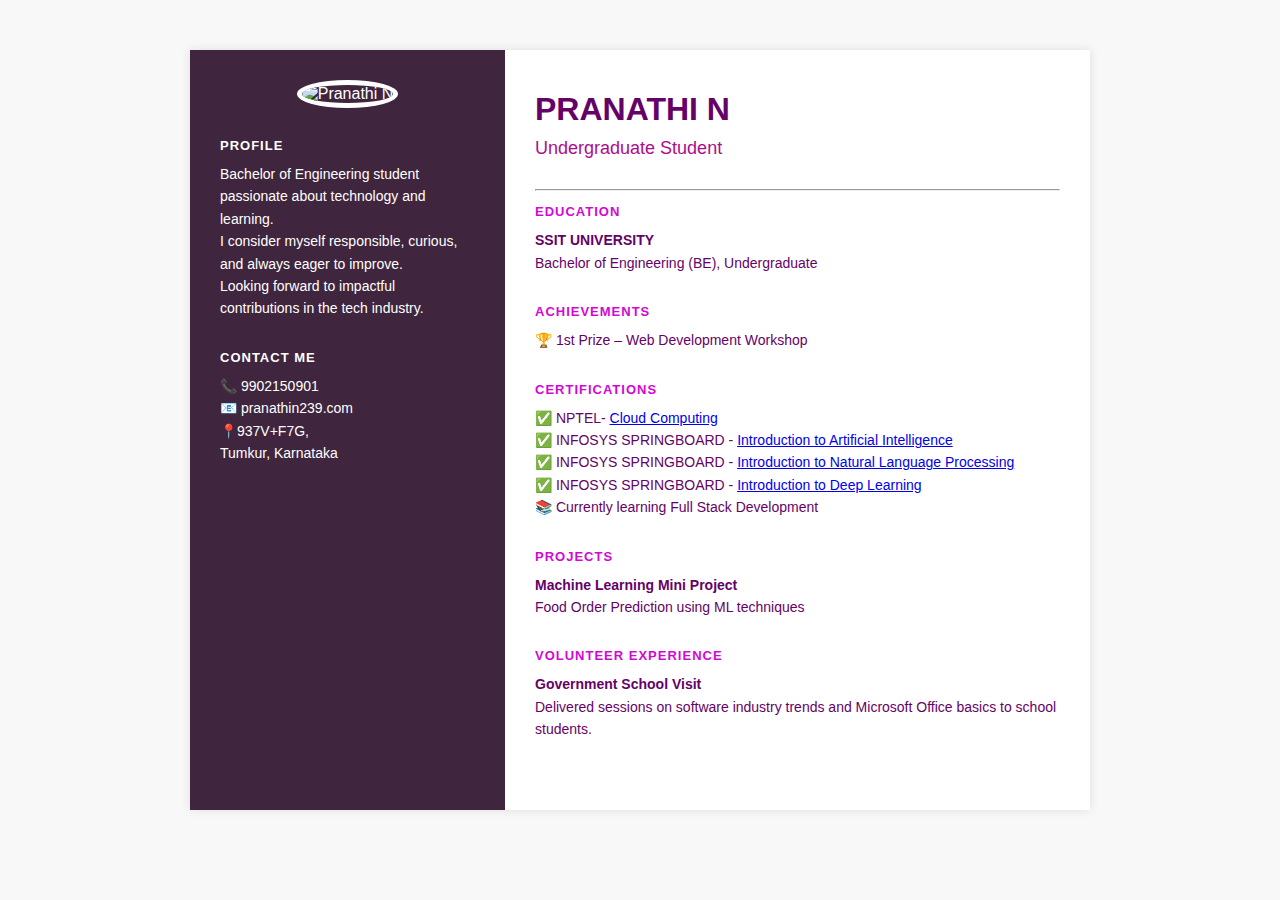
==== index.html @ 37721551 "Update index.html" ====
<!DOCTYPE html>
<html lang="en">
<head>
  <meta charset="UTF-8" />
  <meta name="viewport" content="width=device-width, initial-scale=1.0"/>
  <title>Pranathi Resume</title>
  <link rel="stylesheet" href="styles.css"/>
</head>
<body>
  <div class="resume">
    <div class="left">
      <div class="image-container">
        <img src="./pic 2.jpg" alt="Pranathi N">
      </div>
      <div class="section profile">
        <h2>PROFILE</h2>

        <p>
          Bachelor of Engineering student passionate about technology and learning.<br>
          I consider myself responsible, curious, and always eager to improve.<br>
          Looking forward to impactful contributions in the tech industry.
        </p>
      </div>
      <div class="section contact">
        <h2>CONTACT ME</h2>
        <p>📞 9902150901</p>
        <p>📧 pranathin239.com</p>
        <p>📍937V+F7G,<br> Tumkur, Karnataka</p>
      </div>
    </div>

    <div class="right">
      <h1>PRANATHI N</h1>
      <p class="subtitle">Undergraduate Student</p>
      <hr/>

      <div class="section">
        <h3>EDUCATION</h3>
        <p><strong>SSIT UNIVERSITY</strong><br>
        Bachelor of Engineering (BE), Undergraduate</p>
      </div>

      <div class="section">
        <h3>ACHIEVEMENTS</h3>
        <p>🏆 1st Prize – Web Development Workshop</p>
      </div>

      <div class="section">
        <h3>CERTIFICATIONS</h3>
        <p>✅ NPTEL- <a href="resume/Cloud_Computing.pdf">Cloud Computing</a></p>
        <p>✅ INFOSYS SPRINGBOARD - <a href="resume/artificial_intelligence.pdf" >Introduction to Artificial Intelligence</a></p>
        <p>✅ INFOSYS SPRINGBOARD -  <a href="./natural_language_processing.pdf">Introduction to Natural Language Processing</a></p>
        <p>✅ INFOSYS SPRINGBOARD -  <a href="resume/deep_learning.pdf">Introduction to Deep Learning</a></p>
        <p>📚 Currently learning Full Stack Development</p>
      </div>

      <div class="section">
        <h3>PROJECTS</h3>
        <p><strong>Machine Learning Mini Project</strong><br>
        Food Order Prediction using ML techniques</p>
      </div>

      <div class="section">
        <h3>VOLUNTEER EXPERIENCE</h3>
        <p><strong>Government School Visit</strong><br>
        Delivered sessions on software industry trends and Microsoft Office basics to school students.</p>
      </div>
    </div>
  </div>
</body>
</html>
---- styles.css ----
body {
    margin: 0;
    padding: 0;
    font-family: 'Helvetica Neue', Helvetica, Arial, sans-serif;
    background-color: #f8f8f8;
  }
  
  .resume {
    display: flex;
    max-width: 900px;
    margin: 50px auto;
    background-color: #fff;
    box-shadow: 0px 0px 10px rgba(0,0,0,0.1);
  }
  
  .left {
    width: 35%;
    background-color: #3f253e;
    color: white;
    padding: 30px;
    box-sizing: border-box;
  }
  
  .image-container {
    text-align: center;
    margin-bottom: 30px;
  }
  
  .image-container img {
    width: 150px;
    height: 150px;
    border-radius: 50%;
    border: 5px solid white;
    object-fit: cover;
  }
  
  .section {
    margin-bottom: 30px;
  }
  
  .section h2, .section h3 {
    font-size: 13px;
    font-weight: bold;
    letter-spacing: 1px;
    margin-bottom: 10px;
    text-transform: uppercase;
  }
  
  .section p {
    font-size: 14px;
    line-height: 1.6;
    margin: 0;
  }
  
  .right {
    width: 65%;
    padding: 40px 30px;
    box-sizing: border-box;
    color: #650267;
  }
  
  .right h1 {
    font-size: 32px;
    font-weight: bold;
    margin: 0;
    line-height: 1.2;
  }
  
  .subtitle {
    font-size: 18px;
    color: #ad0d8d;
    margin: 10px 0 30px 0;
  }
  
  .right .section h3 {
    color: #d407d4;
  }
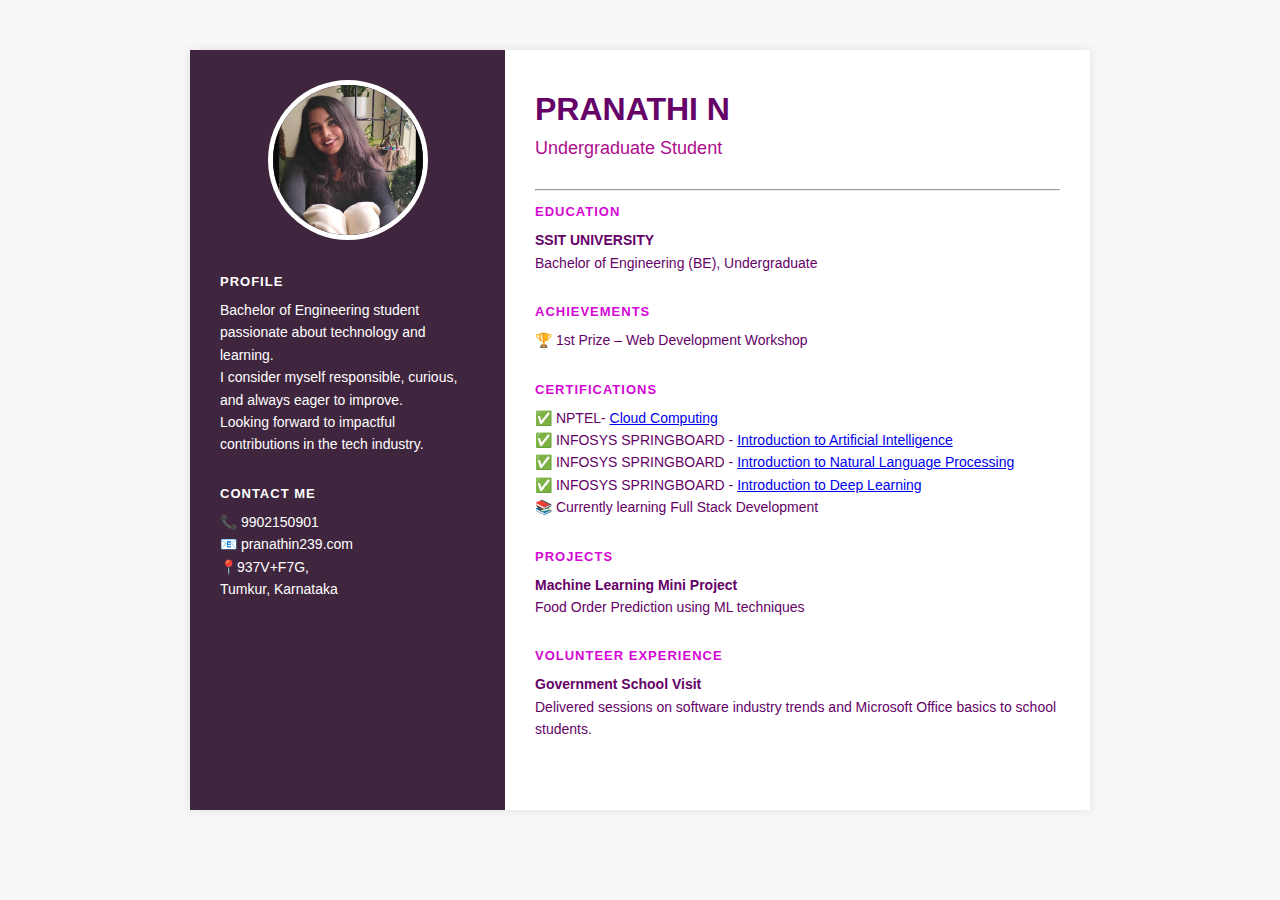
==== commit b8caa914: "Update index.html" ====
--- a/index.html
+++ b/index.html
@@ -10,7 +10,7 @@
   <div class="resume">
     <div class="left">
       <div class="image-container">
-        <img src="./pic 2.jpg" alt="Pranathi N">
+        <img src="/resume/profile.jpg" alt="Pranathi N">
       </div>
       <div class="section profile">
         <h2>PROFILE</h2>
@@ -47,10 +47,10 @@
 
       <div class="section">
         <h3>CERTIFICATIONS</h3>
-        <p>✅ NPTEL- <a href="resume/Cloud_Computing.pdf">Cloud Computing</a></p>
-        <p>✅ INFOSYS SPRINGBOARD - <a href="resume/artificial_intelligence.pdf" >Introduction to Artificial Intelligence</a></p>
-        <p>✅ INFOSYS SPRINGBOARD -  <a href="./natural_language_processing.pdf">Introduction to Natural Language Processing</a></p>
-        <p>✅ INFOSYS SPRINGBOARD -  <a href="resume/deep_learning.pdf">Introduction to Deep Learning</a></p>
+        <p>✅ NPTEL- <a href="/resume/Cloud_Computing.pdf">Cloud Computing</a></p>
+        <p>✅ INFOSYS SPRINGBOARD - <a href="/resume/artificial_intelligence.pdf" >Introduction to Artificial Intelligence</a></p>
+        <p>✅ INFOSYS SPRINGBOARD -  <a href="/resume/natural_language_processing.pdf">Introduction to Natural Language Processing</a></p>
+        <p>✅ INFOSYS SPRINGBOARD -  <a href="/resume/deep_learning.pdf">Introduction to Deep Learning</a></p>
         <p>📚 Currently learning Full Stack Development</p>
       </div>
 
